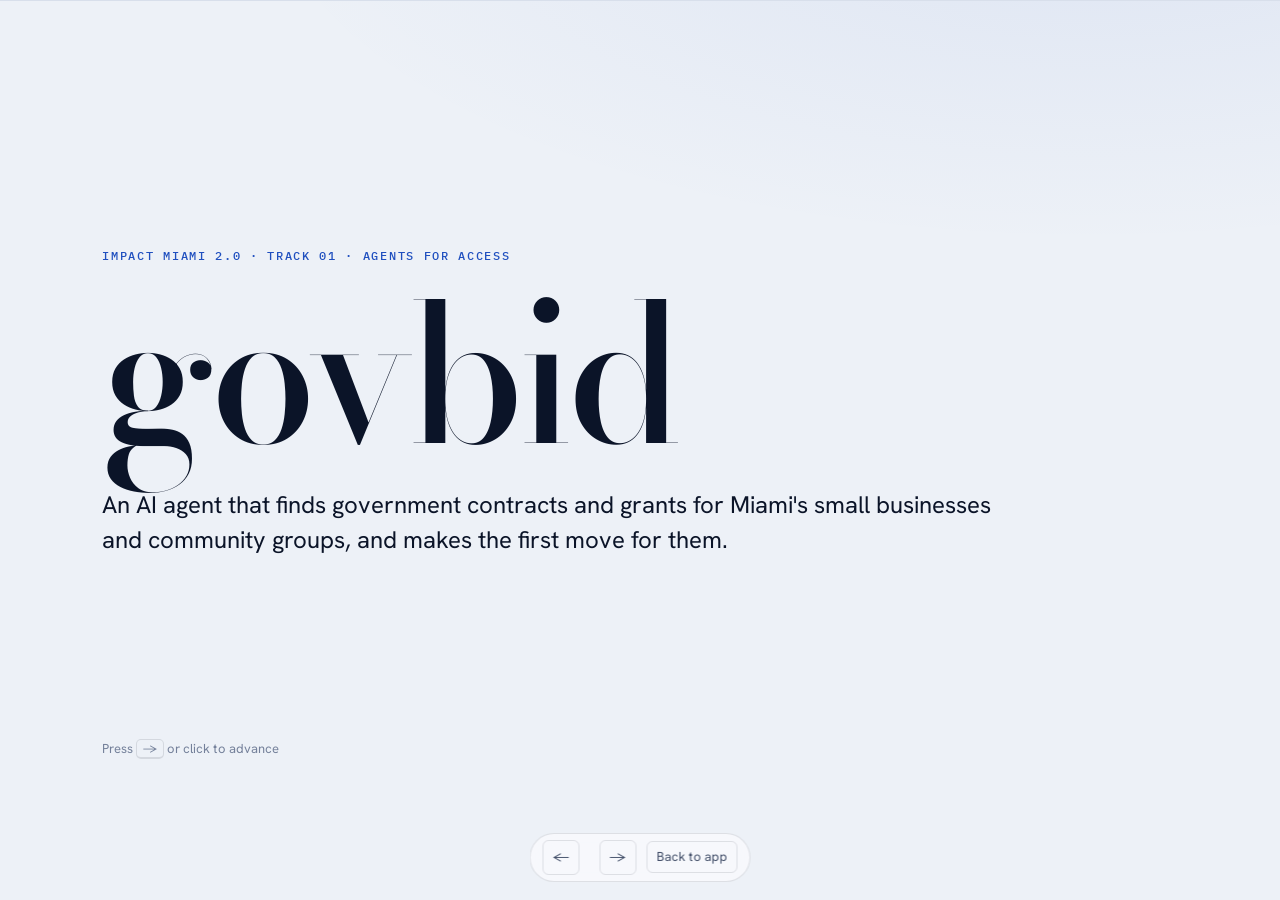
==== pitch.html @ a3647e9b "chore(cache): Bump the pitch script version with the map change Problem: pitch.js now imports charts" ====
<!doctype html>
<html lang="en">
<head>
<meta charset="utf-8">
<meta name="viewport" content="width=device-width, initial-scale=1">
<title>govbid Pitch</title>
<meta name="description" content="A five-minute pitch for govbid, an AI agent that finds government contracts for Miami's small businesses.">
<link rel="preconnect" href="https://fonts.googleapis.com">
<link rel="preconnect" href="https://fonts.gstatic.com" crossorigin>
<link rel="stylesheet" href="https://fonts.googleapis.com/css2?family=Bodoni+Moda:opsz,wght@6..96,400..700&family=Hanken+Grotesk:wght@400..700&family=IBM+Plex+Mono:wght@400;500&display=swap">
<link rel="stylesheet" href="./styles.css?v=1792944000">
<link rel="stylesheet" href="./pitch.css?v=5">
<link rel="icon" href="data:image/svg+xml,<svg xmlns='http://www.w3.org/2000/svg' viewBox='0 0 32 32'><circle cx='16' cy='16' r='11' fill='%236fa8ff'/></svg>">
</head>
<body class="deck">
<div class="progress"><span id="progress"></span></div>

<section class="slide active" data-title="Title">
  <p class="kicker">Impact Miami 2.0 · Track 01 · Agents for Access</p>
  <h1 class="huge">govbid</h1>
  <p class="big">An AI agent that finds government contracts and grants for Miami's small businesses and community groups, and makes the first move for them.</p>
  <p class="foot">Press <kbd>→</kbd> or click to advance</p>
</section>

<section class="slide" data-title="Problem">
  <p class="kicker">Who is locked out</p>
  <h2>Governments buy ordinary things.<br><span class="accent">Almost nobody bids.</span></h2>
  <div class="stats">
    <div><b data-stat="open">…</b><span>government contracts open right now</span></div>
    <div><b data-stat="median">…</b><span>typical award in those industries</span></div>
    <div><b>$1.4k–29k</b><span>a year for the tools that find them</span></div>
  </div>
  <p class="big muted">Painting, landscaping, janitorial, roofing, catering. The work is ordinary. Finding it is not. Every notice is a wall of paperwork on a different website, and the search tools are priced for companies that already have a bid team.</p>
</section>

<section class="slide" data-title="Miami">
  <p class="kicker">Why Miami</p>
  <h2>The money is here. The bidders aren't.</h2>
  <div class="stats">
    <div><b data-stat="mdcBids">…</b><span>Miami-Dade County bids open right now, live from the county</span></div>
    <div><b data-stat="fl">…</b><span>open government contracts with work in Florida</span></div>
    <div><b data-stat="flRenewValue">…</b><span>in Florida federal contracts expiring within a year</span></div>
    <div><b data-stat="grants">…</b><span>federal grants open to small businesses and nonprofits</span></div>
  </div>
  <p class="big muted">Parks pool repairs, a fire station's doors, a summer food program: this is ordinary work a Miami firm can do. The county even names the buyer on work it plans to buy. Most small businesses never see it.</p>
</section>

<section class="slide" data-title="Map">
  <p class="kicker">Where the work is</p>
  <h2>Florida, county by county</h2>
  <div class="card map-card"><div class="plot" id="deck-map"></div></div>
</section>

<section class="slide" data-title="Agent">
  <p class="kicker">What we built</p>
  <h2>An agent that does the legwork</h2>
  <ol class="flow">
    <li><b>Listen</b><span>A five-question welcome quiz, or one plain sentence: trade, county, size, certifications.</span></li>
    <li><b>Search &amp; read</b><span>Their county first, then Florida: <em data-stat="open">…</em> open contracts and <em data-stat="grants">…</em> grants. It reads the promising ones and rules out set-asides they can't bid on.</span></li>
    <li><b>Check the field</b><span>It sees who already wins this work among <em data-stat="companies">…</em> companies, and which contracts expire soon.</span></li>
    <li><b>Act, with approval</b><span>It saves its picks and drafts the email to the buyer. The owner approves, and it lands in their Gmail as a draft.</span></li>
  </ol>
  <p class="big muted">Claude decides which tools to call and in what order. The page shows every step it takes, and nothing leaves without a person's click.</p>
</section>

<section class="slide" data-title="Tech">
  <p class="kicker">How it's built</p>
  <h2>Claude does the reasoning. Public data does the rest.</h2>
  <ol class="flow">
    <li><b>Live public data</b><span>Every open federal notice from the SAM.gov daily extract, Miami-Dade County's own bid feeds, Florida state solicitations, Grants.gov, and USAspending award history.</span></li>
    <li><b>An agent with 7 tools</b><span>Claude decides which to call: search contracts, read one, find competitors, find expiring work, search grants, save to the shortlist, propose an email.</span></li>
    <li><b>Action, with approval</b><span>The buyer email lands in the owner's Gmail as a draft through Claude's Gmail connector, only after they click.</span></li>
    <li><b>Text it</b><span>Owners can text their personal AI agent. It writes the question to a shared Google Doc, and govbid answers there within five minutes.</span></li>
  </ol>
  <p class="big muted">Plain JavaScript, no framework. 33 automated tests. Map outlines drawn from US Census boundaries.</p>
</section>

<section class="slide" data-title="Demo">
  <p class="kicker">Live demo</p>
  <h2>A Miami contractor asks the agent for work.</h2>
  <ol class="demo-steps">
    <li>Type the business in one sentence</li>
    <li>Watch it <b>search, read and compare</b>, live</li>
    <li>It saves its <b>top picks</b> and drafts the <b>buyer email</b></li>
    <li>Approve, and the draft lands in <b>Gmail</b></li>
  </ol>
  <a class="btn lg" href="./#agent">Open the agent</a>
</section>

<section class="slide" data-title="Business">
  <p class="kicker">Business model</p>
  <h2>Search is free. The agent working for you is not.</h2>
  <div class="tiers">
    <div class="card"><span class="badge free">Free</span><h3>Search everything</h3><p>Public data stays public. Anyone can search, map and track contracts. This is how people find us.</p></div>
    <div class="card paid"><span class="badge">$99 / month</span><h3>The agent works for you</h3><p>Matched contracts in your trade every week, written questions and bid paperwork drafted for you to review and send, and a warning before work you could take over expires.</p></div>
  </div>
  <p class="muted">A flat subscription, never a cut of the contract: federal rules (FAR 52.203-5) and Miami-Dade and Florida law restrict fees that depend on winning. govbid drafts; the owner approves and sends. We never contact the government, so it is not lobbying. Competitors charge $1,350 to $29,000 a year and sell to companies that already bid. General personal agents like Instinct do errands for anyone; this one does one job, government contracting, for the businesses those tools ignore.</p>
</section>

<section class="slide" data-title="Rollout">
  <p class="kicker">How we roll it out</p>
  <h2>Start by hand. Then let it run.</h2>
  <ol class="flow three">
    <li><b>Month 1</b><span>We run the agent ourselves for 10 Miami contractors, review every email, and send them one real contract each. Free.</span></li>
    <li><b>Month 2–3</b><span>The ones who bid become the first $99 subscribers. We track bids submitted and contracts won.</span></li>
    <li><b>Then</b><span>Self-serve: a contractor signs up with their trade and zip code, and the agent runs on its own with their approval.</span></li>
  </ol>
</section>

<section class="slide" data-title="Impact">
  <p class="kicker">Impact</p>
  <h2>We count one thing: <span class="accent">dollars won by local businesses.</span></h2>
  <p class="big">Every contract a Miami small business wins is public money that stays in Miami: payroll, jobs, and a track record that makes the next bid easier.</p>
  <p class="big muted">It points every business to free local help: the Florida APEX Accelerator at FIU, Miami-Dade SBE certification, and the county supplier portal. The agent answers in the owner's own language: English, Spanish or Haitian Creole. Next: City of Miami, Miami-Dade schools and Water &amp; Sewer feeds, and texting the agent.</p>
  <p class="foot">govbid · thank you</p>
</section>

<nav class="deck-nav">
  <button class="icon-btn" id="prev" aria-label="Previous slide">←</button>
  <span id="count" class="small muted"></span>
  <button class="icon-btn" id="next" aria-label="Next slide">→</button>
  <a class="icon-btn" href="./">Back to app</a>
</nav>
<div class="tooltip" id="tip"></div>
<script type="module" src="./pitch.js?v=8"></script>
</body>
</html>
---- styles.css ----
/* govbid · "Biscayne at midnight"
   Layout: a quiet editorial frame (Bodoni headlines, generous air, hairline rules)
   around a working instrument (tabular figures, mono bid numbers, the county map).
   Dark first: midnight-navy ground, cool ivory type, azure for the one accent.
   Light: pale ice ground with deep sapphire. Coral marks deadlines and selection. */
:root{
  color-scheme: dark;
  --page:#070d1a;          /* Biscayne Bay at midnight, a deep navy */
  --surface-1:#0d1526;     /* raised panels */
  --surface-2:#131d33;     /* inputs, wells */
  --text-primary:#eef2f8;  /* cool ivory */
  --text-secondary:#a7b2c6;
  --muted:#6f7c94;
  --grid:#18223a; --axis:#2c3a58; --border:rgba(238,242,248,0.09);
  --series-1:#6fa8ff;      /* azure: the accent, used sparingly */
  --heat:#ff8a3d;          /* WHY orange: heatmaps share the logo's heat ramp and stand apart from the blue UI */
  --on-accent:#070d1a;
  --series-2:#ff8a6b;      /* coral: deadlines and the selected county */
  --series-3:#7fcfc0;      /* sea glass: set-asides, good news */
  --good:#7fcfc0; --warning:#f0bc5e; --serious:#ff8a6b; --critical:#ff6b5e;
  --glow:rgba(111,168,255,0.12);
  --radius:6px;
  --font-display:"Bodoni Moda", "Didot", "Bodoni 72", Georgia, serif;
  --font:"Hanken Grotesk", system-ui, -apple-system, "Segoe UI", sans-serif;
  --font-mono:"IBM Plex Mono", ui-monospace, "SF Mono", Menlo, monospace;
}
@media (prefers-color-scheme: light){
  :root:not([data-theme="dark"]){
    color-scheme: light;
    --page:#edf1f7; --surface-1:#f8fafd; --surface-2:#e2e8f1;
    --text-primary:#0b1428; --text-secondary:#44506a; --muted:#74809a;
    --grid:#d8dfeb; --axis:#b3bed1; --border:rgba(11,20,40,0.11);
    --series-1:#1f4fbf; --heat:#e8510a; --on-accent:#f8fafd; --series-2:#c4502f; --series-3:#1f7a6a;
    --good:#1f7a6a; --warning:#a87214; --serious:#c4502f; --critical:#b8322a;
    --glow:rgba(31,79,191,0.08);
  }
}
:root[data-theme="light"]{
  color-scheme: light;
  --page:#edf1f7; --surface-1:#f8fafd; --surface-2:#e2e8f1;
  --text-primary:#0b1428; --text-secondary:#44506a; --muted:#74809a;
  --grid:#d8dfeb; --axis:#b3bed1; --border:rgba(11,20,40,0.11);
  --series-1:#1f4fbf; --heat:#e8510a; --on-accent:#f8fafd; --series-2:#c4502f; --series-3:#1f7a6a;
  --good:#1f7a6a; --warning:#a87214; --serious:#c4502f; --critical:#b8322a;
  --glow:rgba(31,79,191,0.08);
}
*{box-sizing:border-box}
/* WHY: component rules like .agent-work{display:flex} would otherwise beat the
   hidden attribute, and toggling el.hidden would do nothing. */
[hidden]{display:none !important}
body{margin:0;background:var(--page);color:var(--text-primary);font-family:var(--font);font-size:15px;line-height:1.55;-webkit-font-smoothing:antialiased;
  background-image:radial-gradient(1200px 520px at 85% -120px,var(--glow),transparent 70%)}
a{color:var(--series-1);text-underline-offset:3px}
button,select,input,textarea{font:inherit;color:inherit}
:focus-visible{outline:1px solid var(--series-1);outline-offset:3px}
h1,h2{text-wrap:balance}
body::before{content:"";position:fixed;inset:0 0 auto;height:env(safe-area-inset-top,0px);z-index:21;background:var(--page)}

/* Header */
header.top{position:sticky;top:env(safe-area-inset-top,0px);z-index:20;background:color-mix(in srgb,var(--page) 82%,transparent);backdrop-filter:blur(14px) saturate(1.2);-webkit-backdrop-filter:blur(14px) saturate(1.2);border-bottom:1px solid var(--border);
  padding-block:12px;padding-left:max(24px,env(safe-area-inset-left,0px));padding-right:max(24px,env(safe-area-inset-right,0px));display:flex;gap:18px;align-items:center;flex-wrap:wrap}
.brand{white-space:nowrap;flex-shrink:0;font-family:var(--font-display);font-size:21px;font-weight:600;letter-spacing:-0.01em;display:flex;align-items:center;gap:9px;margin-right:6px}
.brand .dot{width:7px;height:7px;border-radius:50%;background:var(--series-1);box-shadow:0 0 12px var(--series-1)}
/* WHY 28px: the header type is 21px and the bar is about 48px tall. The mark
   replaces the 7px dot and still fits beside "Gov Bid Finder" at 375px. */
.brand-mark{width:28px;height:28px;display:block;flex:0 0 auto}
.brand-bid{color:var(--heat)}
/* WHY a hairline: the mark's palest tiles are #FFE0C2, which disappear into
   the ice page. Dark navy already separates them, so the ring is light-only. */
:root[data-theme="light"] .brand-mark{filter:drop-shadow(0 0 .45px rgba(11,20,40,.7))}
@media (prefers-color-scheme: light){
  :root:not([data-theme="dark"]) .brand-mark{filter:drop-shadow(0 0 .45px rgba(11,20,40,.7))}
}
nav.tabs{display:flex;gap:2px}
nav.tabs button{background:none;border:0;padding:7px 12px;color:var(--text-secondary);cursor:pointer;font-size:13.5px;letter-spacing:.01em;position:relative}
nav.tabs button:hover{color:var(--text-primary)}
nav.tabs button[aria-selected="true"]{color:var(--text-primary)}
nav.tabs button[aria-selected="true"]::after{content:"";position:absolute;left:12px;right:12px;bottom:-13px;height:1px;background:var(--series-1)}
.spacer{flex:1}
.pill{font-family:var(--font-mono);font-size:11px;letter-spacing:.04em;text-transform:uppercase;color:var(--muted);border:1px solid var(--border);border-radius:999px;padding:3px 10px;white-space:nowrap}
.pill.ok{color:var(--good);border-color:color-mix(in srgb,var(--good) 35%,transparent)}
.pill.off{color:var(--muted)}
.icon-btn{background:none;border:1px solid var(--border);border-radius:var(--radius);padding:5px 9px;cursor:pointer;color:var(--text-secondary)}
.icon-btn:hover{border-color:var(--series-1);color:var(--series-1)}
main{padding-block:28px 64px;padding-left:max(24px,env(safe-area-inset-left,0px));padding-right:max(24px,env(safe-area-inset-right,0px));max-width:1360px;margin:0 auto}
.panel{display:none}.panel.active{display:block;animation:fade .35s ease}
@keyframes fade{from{opacity:.4}to{opacity:1}}

/* Surfaces */
.card{background:var(--surface-1);border:1px solid var(--border);border-radius:var(--radius);padding:22px}
.grid{display:grid;gap:16px}
.tiles{grid-template-columns:repeat(auto-fit,minmax(190px,1fr));margin-bottom:16px;gap:0;border:1px solid var(--border);border-radius:var(--radius);background:var(--surface-1)}
.tiles > .card{background:none;border:0;border-radius:0;border-left:1px solid var(--border);padding:20px 22px}
.tiles > .card:first-child{border-left:0}
.tile .label{font-family:var(--font-mono);font-size:10.5px;letter-spacing:.09em;text-transform:uppercase;color:var(--muted);margin-bottom:10px}
.tile .value{font-family:var(--font-display);font-size:40px;font-weight:500;letter-spacing:-0.02em;line-height:1;font-variant-numeric:lining-nums tabular-nums}
.tile .sub{color:var(--text-secondary);font-size:12.5px;margin-top:8px}
.charts{grid-template-columns:repeat(auto-fit,minmax(360px,1fr))}
.chart-title{font-family:var(--font-display);font-size:21px;font-weight:500;letter-spacing:-0.01em;margin:0 0 4px}
.chart-sub{color:var(--text-secondary);font-size:13px;margin:0 0 16px;max-width:62ch}
svg{display:block;width:100%;overflow:visible}
.bar{transition:opacity .12s}
.bar-row:hover .bar{opacity:.78}
.tick{fill:var(--muted);font-size:11px;font-family:var(--font-mono)}
.blabel{fill:var(--text-secondary);font-size:12px}
.bvalue{fill:var(--text-primary);font-size:12px;font-weight:600;font-variant-numeric:tabular-nums}
.gridline{stroke:var(--grid);stroke-width:1}
.axisline{stroke:var(--axis);stroke-width:1}

/* Controls */
.filters{display:flex;gap:8px;flex-wrap:wrap;align-items:center;margin-bottom:16px}
.filters input[type=search],.filters select,.filters input[type=number]{background:var(--surface-1);border:1px solid var(--border);border-radius:var(--radius);padding:9px 12px;font-size:14px}
.filters input[type=search]{flex:1;min-width:220px}
.filters input:focus,.filters select:focus{border-color:var(--series-1);outline:none}
.btn{background:var(--series-1);color:var(--on-accent);border:1px solid var(--series-1);border-radius:var(--radius);padding:9px 16px;cursor:pointer;font-weight:600;letter-spacing:.01em;transition:background .15s,color .15s,transform .15s}
.btn:hover{background:color-mix(in srgb,var(--series-1) 86%,var(--text-primary))}
.btn:active{transform:translateY(1px)}
.btn.ghost{background:none;color:var(--text-primary);border:1px solid var(--border)}
.btn.ghost:hover{border-color:var(--series-1);color:var(--series-1)}
.btn:disabled{opacity:.5;cursor:default}

/* Result rows */
.results{display:flex;flex-direction:column;gap:0;border-top:1px solid var(--border)}
.opp{background:none;border:0;border-bottom:1px solid var(--border);border-radius:0;padding:18px 4px;cursor:pointer;transition:background .15s}
.opp:hover{background:linear-gradient(90deg,var(--glow),transparent 60%)}
.opp h3{margin:0 0 7px;font-size:16px;font-weight:600;line-height:1.35;letter-spacing:-0.005em}
.meta{display:flex;gap:10px;flex-wrap:wrap;color:var(--text-secondary);font-size:12.5px;align-items:center}
.meta .sep{color:var(--axis)}
.snippet{color:var(--text-secondary);margin-top:8px;font-size:13.5px;max-width:90ch;display:-webkit-box;-webkit-line-clamp:2;-webkit-box-orient:vertical;overflow:hidden}
.tag{font-family:var(--font-mono);border:1px solid var(--border);border-radius:3px;padding:1px 7px;font-size:10.5px;letter-spacing:.04em;text-transform:uppercase;color:var(--text-secondary);white-space:nowrap}
.tag.setaside{color:var(--series-3);border-color:color-mix(in srgb,var(--series-3) 40%,transparent)}
.due{font-weight:600;font-variant-numeric:tabular-nums}
.due.soon{color:var(--critical)} .due.warn{color:var(--serious)}
.score{display:inline-flex;align-items:center;gap:7px;font-weight:600;font-size:13px;font-variant-numeric:tabular-nums}
.score .meter{width:52px;height:3px;border-radius:2px;background:var(--grid);overflow:hidden}
.score .meter span{display:block;height:100%;background:var(--series-1)}

/* Dialog */
dialog{border:1px solid var(--border);border-radius:10px;padding:0;max-width:880px;width:calc(100% - 40px);background:var(--surface-1);color:var(--text-primary);box-shadow:0 40px 120px rgba(0,0,0,.45)}
dialog::backdrop{background:rgba(4,8,9,.62);backdrop-filter:blur(3px)}
.dlg-head{padding:22px 26px 16px;border-bottom:1px solid var(--border);position:sticky;top:0;background:var(--surface-1);border-radius:10px 10px 0 0}
.dlg-body{padding:20px 26px 28px;max-height:70vh;overflow:auto}
.dlg-head h2{margin:0 0 10px;font-family:var(--font-display);font-weight:500;font-size:24px;line-height:1.2;padding-right:40px}
.close{position:absolute;top:16px;right:18px}
.kv{display:grid;grid-template-columns:160px 1fr;gap:8px 16px;font-size:13.5px;margin:14px 0}
.kv dt{color:var(--muted);font-family:var(--font-mono);font-size:11px;letter-spacing:.06em;text-transform:uppercase;padding-top:2px} .kv dd{margin:0}
.section{margin-top:22px}
.section h4{margin:0 0 10px;font-family:var(--font-mono);font-size:11px;font-weight:500;text-transform:uppercase;letter-spacing:.1em;color:var(--muted)}
.section ul{margin:0;padding-left:18px} .section li{margin-bottom:4px}
.callout{background:var(--surface-2);border:1px solid var(--border);border-radius:var(--radius);padding:12px 14px;margin-top:10px}
.diff{display:flex;gap:4px;align-items:center}
.diff i{width:8px;height:14px;border-radius:1px;background:var(--grid);display:block}
.diff i.on{background:var(--series-1)}
textarea{width:100%;min-height:150px;background:var(--surface-2);border:1px solid var(--border);border-radius:var(--radius);padding:14px;resize:vertical}
textarea:focus{border-color:var(--series-1);outline:none}
.muted{color:var(--text-secondary)}
.small{font-size:12.5px}
pre.draft{white-space:pre-wrap;font-family:var(--font-mono);font-size:12.5px;line-height:1.65;background:var(--surface-2);border:1px solid var(--border);border-radius:var(--radius);padding:16px;max-height:52vh;overflow:auto}
.spin{display:inline-block;width:13px;height:13px;border:1.5px solid var(--grid);border-top-color:var(--series-1);border-radius:50%;animation:spin .7s linear infinite;vertical-align:-2px}
@keyframes spin{to{transform:rotate(360deg)}}
table.data{width:100%;border-collapse:collapse;font-size:13.5px}
table.data th{text-align:left;color:var(--muted);font-family:var(--font-mono);font-size:10.5px;letter-spacing:.08em;text-transform:uppercase;font-weight:500;border-bottom:1px solid var(--border);padding:8px}
table.data td{padding:9px 8px;border-bottom:1px solid var(--grid);font-variant-numeric:tabular-nums}
.tooltip{position:fixed;pointer-events:none;background:var(--surface-1);border:1px solid var(--axis);border-radius:var(--radius);padding:8px 12px;font-size:12.5px;box-shadow:0 12px 32px rgba(0,0,0,.3);z-index:60;opacity:0;transition:opacity .1s}
.tooltip .t{font-family:var(--font-display);font-size:15px;margin-bottom:2px}
.empty{text-align:center;color:var(--text-secondary);padding:48px 20px}
.profile-chips{display:flex;gap:6px;flex-wrap:wrap;margin-top:8px}
.bar-track{fill:var(--grid);opacity:.5}

/* Landing hero */
.hero-main{padding:56px 4px 40px;max-width:1040px}
.hero-main h1{font-family:var(--font-display);font-size:clamp(40px,6.6vw,92px);line-height:.98;letter-spacing:-0.025em;font-weight:500;margin:22px 0 22px}
.hero-main h1 .accent{color:var(--series-1)}
.hero-main .lede{font-size:clamp(16px,1.5vw,19px);color:var(--text-secondary);max-width:62ch;margin:0 0 28px}
.eyebrow{display:inline-flex;align-items:center;gap:10px;font-family:var(--font-mono);font-size:11px;font-weight:500;letter-spacing:.1em;text-transform:uppercase;color:var(--text-secondary);margin:0}
.live-dot{width:6px;height:6px;border-radius:50%;background:var(--series-3);box-shadow:0 0 0 3px color-mix(in srgb,var(--series-3) 20%,transparent);animation:pulse 2.4s ease-in-out infinite}
@keyframes pulse{50%{box-shadow:0 0 0 6px color-mix(in srgb,var(--series-3) 0%,transparent)}}
.trade-chips{display:flex;flex-wrap:wrap;gap:8px;margin-bottom:26px}
.trade-chips button{background:none;border:1px solid var(--border);border-radius:999px;padding:7px 15px;cursor:pointer;font-size:14px;color:var(--text-secondary);transition:border-color .15s,color .15s}
.trade-chips button:hover{border-color:var(--series-1);color:var(--series-1)}
.hero-cta{display:flex;gap:10px;flex-wrap:wrap}
.btn.lg{padding:13px 22px;font-size:15px;text-decoration:none;display:inline-block}
a.btn{text-decoration:none}
.pitch-btn{padding:6px 14px;font-size:13px}

/* Heatmaps */
.heat{grid-template-columns:minmax(0,3fr) minmax(0,2fr);margin-bottom:16px}
.shape-map{max-height:640px}
.map-area{stroke:var(--page);stroke-width:.6;stroke-linejoin:round;transition:filter .15s}
.map-area:hover{filter:brightness(1.25)}
.map-area.clickable{cursor:pointer}
.map-coast{stroke:var(--axis);stroke-width:.9;stroke-linejoin:round}
.map-sel{stroke:var(--series-1);stroke-width:1.8;stroke-linejoin:round;pointer-events:none}
.map-leader{stroke:var(--series-1);stroke-width:1;pointer-events:none}
.map-pin{fill:var(--series-1);stroke:var(--page);stroke-width:1.5;pointer-events:none}
.map-callout{font-family:var(--font-display);font-size:var(--map-type,17px);fill:var(--text-primary);paint-order:stroke;stroke:var(--surface-1);stroke-width:5px;stroke-linejoin:round;pointer-events:none}
.map-callout-n{font-weight:600;fill:var(--series-1)}
.map-water{font-family:var(--font-display);font-size:calc(var(--map-type,17px) * .88);fill:var(--muted);letter-spacing:.06em;pointer-events:none}
rect.today{stroke:var(--series-1);stroke-width:1.5}
.heat-legend{display:flex;align-items:center;gap:2px;margin-top:14px;font-family:var(--font-mono);font-size:10.5px;letter-spacing:.05em;text-transform:uppercase;color:var(--muted)}
.heat-legend span{margin:0 8px}
.heat-legend i{width:22px;height:6px;display:block}

/* Portal ("For you") */
.portal-head{display:flex;justify-content:space-between;align-items:flex-end;gap:16px;flex-wrap:wrap;padding:30px 4px 22px}
.portal-head h1{font-family:var(--font-display);font-weight:500;font-size:clamp(30px,4.2vw,52px);letter-spacing:-0.02em;margin:14px 0 0;line-height:1.05}
.portal-head-acts{display:flex;gap:8px;flex-wrap:wrap}
.portal-grid{display:grid;grid-template-columns:minmax(0,7fr) minmax(0,5fr);gap:16px;margin-bottom:8px;align-items:start}
.help-list{display:flex;flex-direction:column;gap:0}
.help-card{display:flex;flex-direction:column;gap:3px;text-decoration:none;color:var(--text-primary);padding:14px 0;background:none;border:0;border-bottom:1px solid var(--border);border-radius:0}
.help-card:last-child{border-bottom:0}
.help-card:hover strong{color:var(--series-1)}
.help-card span{color:var(--text-secondary);font-size:13px;line-height:1.5}
.help-card em{font-style:normal;color:var(--series-1);font-size:12.5px;font-weight:600}
.section-head{display:flex;justify-content:space-between;align-items:baseline;gap:10px;margin:34px 0 12px;flex-wrap:wrap}
.section-head h2{font-family:var(--font-display);font-weight:500;font-size:28px;margin:0;letter-spacing:-0.01em}
.grant .tag.money{color:var(--text-primary)}
.grant-acts{display:flex;gap:12px;align-items:center;flex-wrap:wrap;margin-top:10px}
.grant-acts .btn{padding:6px 12px;font-size:12.5px}

/* Welcome quiz */
#quiz{max-width:640px}
.quiz{padding:24px 28px 26px;display:flex;flex-direction:column;gap:14px}
.quiz-top{display:flex;align-items:center;gap:14px}
.quiz-top .brand{font-size:19px}
.q-progress{flex:1;display:flex;gap:4px}
.q-progress i{flex:1;height:2px;background:var(--grid)}
.q-progress i.on{background:var(--series-1)}
.q-step h2{font-family:var(--font-display);font-weight:500;font-size:clamp(28px,3.6vw,38px);letter-spacing:-0.015em;margin:8px 0 8px;line-height:1.1}
.q-step p{margin:0 0 16px}
.q-cards{display:grid;gap:8px}
.q-card{display:grid;grid-template-columns:auto 1fr;column-gap:14px;align-items:center;border:1px solid var(--border);border-radius:var(--radius);padding:15px 18px;cursor:pointer;background:var(--surface-2);transition:border-color .15s}
.q-card input{grid-row:span 2;accent-color:var(--series-1)}
.q-card span{color:var(--text-secondary);font-size:13px}
.q-card:has(input:checked){border-color:var(--series-1);background:linear-gradient(90deg,var(--glow),transparent)}
.q-picks{display:flex;flex-wrap:wrap;gap:8px;margin-bottom:12px}
.pick{position:relative}
.pick input{position:absolute;opacity:0;pointer-events:none}
.pick span{display:inline-block;border:1px solid var(--border);border-radius:999px;padding:8px 15px;cursor:pointer;background:var(--surface-2)}
.pick input:checked + span{background:var(--series-1);border-color:var(--series-1);color:var(--on-accent);font-weight:600}
.pick input:focus-visible + span{outline:1px solid var(--series-1);outline-offset:2px}
#q-other,.q-select{width:100%;background:var(--surface-2);border:1px solid var(--border);border-radius:var(--radius);padding:11px 13px;font-size:15px}
.q-row{display:grid;gap:8px}
.q-row label{font-size:13px;color:var(--text-secondary);margin-top:6px}
.q-hint{color:var(--serious);min-height:1em}
.quiz-nav{display:flex;justify-content:flex-end;gap:10px}

/* Agent */
.ai-badge{font-family:var(--font-mono);font-size:9.5px;font-weight:500;letter-spacing:.08em;color:var(--series-1);border:1px solid color-mix(in srgb,var(--series-1) 45%,transparent);border-radius:3px;padding:0 4px;margin-left:4px;vertical-align:1px}
#panel-agent .hero h1{font-family:var(--font-display);font-weight:500;letter-spacing:-0.02em;line-height:1.05}
#panel-agent .lede{color:var(--text-secondary);max-width:68ch}
.agent-grid{display:grid;grid-template-columns:minmax(0,5fr) minmax(0,7fr);gap:16px;align-items:start}
.agent-ask{display:flex;flex-direction:column;gap:12px}
.agent-ask textarea{min-height:140px;font-size:15.5px;line-height:1.55}
.agent-examples{display:flex;flex-wrap:wrap;gap:6px;align-items:center}
.agent-examples button{background:none;border:1px solid var(--border);border-radius:999px;padding:4px 12px;font-size:12.5px;cursor:pointer;color:var(--text-secondary)}
.agent-examples button:hover{border-color:var(--series-1);color:var(--series-1)}
.agent-run-row{display:flex;gap:12px;align-items:center;flex-wrap:wrap}
.agent-deep{display:flex;align-items:center;gap:6px}
.agent-deep input{accent-color:var(--series-1)}
.agent-status:empty{display:none}
.agent-status{color:var(--serious)}
.agent-work{display:flex;flex-direction:column;gap:16px;min-width:0}
.agent-log{list-style:none;margin:8px 0 0;padding:0 0 0 2px;display:flex;flex-direction:column;gap:0;font-size:13.5px;border-left:1px solid var(--axis)}
.agent-log li{display:flex;gap:12px;align-items:baseline;animation:rise .3s ease;padding:5px 0 5px 14px;position:relative}
.agent-log li::before{content:"";position:absolute;left:-4px;top:13px;width:7px;height:7px;border-radius:50%;background:var(--surface-1);border:1px solid var(--series-1)}
.agent-log li:last-child::before{background:var(--series-1)}
.agent-log .ico{flex:0 0 16px;text-align:center;color:var(--series-1);font-size:12px}
@keyframes rise{from{opacity:0;transform:translateY(4px)}to{opacity:1;transform:none}}
.agent-answer:empty{display:none}
.agent-answer{font-size:15px;line-height:1.65;overflow-wrap:anywhere}
.agent-answer p{margin:0 0 10px} .agent-answer ul{margin:0 0 12px;padding-left:20px} .agent-answer li{margin-bottom:6px}
.agent-answer li::marker{color:var(--series-1)}
.agent-answer h4{margin:12px 0 6px;font-family:var(--font-display);font-weight:500;font-size:18px}
.agent-actions{display:flex;flex-direction:column;gap:16px}
.action-card{border:1px solid var(--series-1);display:flex;flex-direction:column;gap:7px;background:linear-gradient(180deg,var(--glow),transparent 140px),var(--surface-1)}
.action-head{display:flex;justify-content:space-between;align-items:center;gap:10px;flex-wrap:wrap}
.action-card .badge{font-family:var(--font-mono);font-size:10.5px;font-weight:500;letter-spacing:.12em;text-transform:uppercase;color:var(--series-1)}
.action-card h4{margin:2px 0 6px;font-family:var(--font-display);font-weight:500;font-size:21px}
.action-card label{font-family:var(--font-mono);font-size:10.5px;color:var(--muted);text-transform:uppercase;letter-spacing:.08em}
.action-card input,.action-card textarea{width:100%;background:var(--surface-2);border:1px solid var(--border);border-radius:var(--radius);padding:9px 10px;font-size:14px}
.action-card textarea{min-height:170px}
.action-btns{display:flex;gap:8px;flex-wrap:wrap;margin-top:8px}
.action-note{color:var(--text-secondary)}
@media (prefers-reduced-motion: reduce){ .agent-log li,.slide.active,.panel.active,.live-dot{animation:none} }

/* Mid widths: keep the header on one line */
@media (max-width: 1040px) and (min-width: 761px){
  header.top{gap:8px;padding-left:max(14px,env(safe-area-inset-left,0px));padding-right:max(14px,env(safe-area-inset-right,0px))}
  nav.tabs button{padding:7px 8px}
}
/* WHY: with the Agent tab and a shortlist count the header outgrew one line, and the
   viewer can scale the page, so a width breakpoint alone is unreliable. On desktop the
   header never wraps: the tab row shrinks and scrolls sideways instead. */
@media (min-width: 761px){
  header.top{flex-wrap:nowrap}
  nav.tabs{min-width:0;overflow-x:auto;scrollbar-width:none}
  nav.tabs button{white-space:nowrap}
  nav.tabs button[aria-selected="true"]::after{bottom:-1px}
  #pill-data{min-width:0;overflow:hidden;text-overflow:ellipsis}
}
@media (max-width: 1180px) and (min-width: 761px){
  #pill-data{display:none}
}

/* Mobile */
@media (max-width: 760px){
  header.top{padding-left:max(16px,env(safe-area-inset-left,0px));padding-right:max(16px,env(safe-area-inset-right,0px));gap:8px}
  nav.tabs{order:3;width:100%;overflow-x:auto;gap:0}
  nav.tabs button{padding:6px 10px;font-size:13px;white-space:nowrap}
  nav.tabs button[aria-selected="true"]::after{bottom:0}
  .spacer{display:none}
  main{padding-left:max(16px,env(safe-area-inset-left,0px));padding-right:max(16px,env(safe-area-inset-right,0px));padding-block:16px 48px}
  .charts,.heat,.agent-grid,.portal-grid{grid-template-columns:1fr}
  .quiz{padding:18px}
  .hero-main{padding:26px 2px 22px}
  .pitch-btn{display:none}
  .tiles{grid-template-columns:repeat(2,minmax(0,1fr))}
  .tiles > .card{border-left:0;border-top:1px solid var(--border)}
  .tiles > .card:nth-child(-n+2){border-top:0}
  .tiles > .card:nth-child(even){border-left:1px solid var(--border)}
  .tile .value{font-size:30px}
  .filters{gap:6px}
  .filters input[type=search]{min-width:100%}
  .filters select{flex:1;min-width:120px}
  dialog{width:calc(100% - 16px);max-height:92vh}
  .dlg-body{padding:16px;max-height:78vh}
  .kv{grid-template-columns:1fr;gap:2px 0}
  .kv dt{margin-top:8px}
  .opp h3{font-size:15px}
  .card{padding:18px}
}

/* Result card action button */
.opp{position:relative;padding-right:160px}
.opp .find-co{position:absolute;top:16px;right:4px;padding:7px 12px;font-size:12.5px}
@media (max-width:760px){
  .opp{padding-right:4px}
  .opp .find-co{position:static;display:block;width:100%;margin-top:10px}
}
/* Vendor list */
.vendor{display:flex;gap:14px;align-items:flex-start;padding:14px 0;border-bottom:1px solid var(--grid)}
.vendor:last-child{border-bottom:0}
.vendor .rel{flex:0 0 46px;text-align:center}
.vendor .rel b{display:block;font-family:var(--font-display);font-size:20px;font-weight:500;line-height:1.1}
.vendor .rel span{font-family:var(--font-mono);font-size:9.5px;color:var(--muted);text-transform:uppercase;letter-spacing:.06em}
.vendor .who{flex:1;min-width:0}
.vendor .who strong{font-size:14px}
.vendor .acts{display:flex;gap:6px;flex-shrink:0;flex-wrap:wrap;justify-content:flex-end}
.vendor .acts .btn{padding:6px 10px;font-size:12px}
.mail-box{background:var(--surface-2);border:1px solid var(--border);border-radius:var(--radius);padding:14px;margin-top:10px}
.mail-box input,.mail-box textarea{width:100%;background:var(--surface-1);border:1px solid var(--border);border-radius:var(--radius);padding:9px;margin-top:4px;font-size:13.5px}
.mail-box textarea{min-height:190px;font-family:inherit}
.mail-box label{font-family:var(--font-mono);font-size:10.5px;color:var(--muted);text-transform:uppercase;letter-spacing:.08em}
---- pitch.css ----
/* Pitch deck: one full-screen slide at a time, built on the app's tokens. */
body.deck{min-height:100vh;overflow-x:hidden}
.progress{position:fixed;top:env(safe-area-inset-top,0px);left:0;right:0;height:1px;background:var(--grid);z-index:30}
.progress span{display:block;height:100%;background:var(--series-1);width:0;transition:width .25s}
.slide{display:none;min-height:100vh;padding:clamp(28px,7vh,80px) clamp(20px,8vw,120px) 90px;max-width:1280px;margin:0 auto;flex-direction:column;justify-content:center}
.slide.active{display:flex;animation:rise .35s ease}
@keyframes rise{from{opacity:0;transform:translateY(10px)}to{opacity:1;transform:none}}
.kicker{font-family:var(--font-mono);text-transform:uppercase;letter-spacing:.14em;font-size:12px;font-weight:500;color:var(--series-1);margin:0 0 22px}
.huge{font-family:var(--font-display);font-size:clamp(72px,15vw,200px);line-height:.9;letter-spacing:-0.035em;font-weight:500;margin:0 0 28px}
.slide h2{font-family:var(--font-display);font-size:clamp(34px,5.2vw,72px);line-height:1.02;letter-spacing:-0.02em;font-weight:500;margin:0 0 34px;max-width:20ch}
.accent{color:var(--series-1)}
.big{font-size:clamp(17px,2vw,24px);line-height:1.45;max-width:900px;margin:0 0 16px}
.foot{position:absolute;bottom:76px;color:var(--muted);font-size:13px}
.slide{position:relative}
kbd{border:1px solid var(--border);border-bottom-width:2px;border-radius:5px;padding:0 6px;font-family:inherit}
.stats{display:grid;grid-template-columns:repeat(auto-fit,minmax(200px,1fr));gap:16px;margin:0 0 28px}
.stats div{border-top:1px solid var(--series-1);padding:18px 0 0}
.stats b{display:block;font-family:var(--font-display);font-size:clamp(40px,5vw,68px);letter-spacing:-0.02em;line-height:1;font-weight:500;font-variant-numeric:lining-nums tabular-nums;margin-bottom:8px}
.stats span{color:var(--text-secondary);font-size:15px}
.flow{list-style:none;padding:0;margin:0 0 26px;display:grid;grid-template-columns:repeat(auto-fit,minmax(200px,1fr));gap:14px;counter-reset:f}
.flow li{border-top:1px solid var(--axis);padding:18px 0 0;counter-increment:f;position:relative}
.flow li::before{content:counter(f, decimal-leading-zero);position:absolute;top:18px;right:0;font-family:var(--font-mono);font-size:12px;color:var(--series-1)}
.flow b{display:block;font-family:var(--font-display);font-weight:500;font-size:26px;margin-bottom:8px}
.flow span{color:var(--text-secondary);font-size:15.5px;line-height:1.45}
.flow em{font-style:normal;font-weight:650;color:var(--text-primary)}
.demo-steps li::marker{color:var(--series-1);font-family:var(--font-mono);font-size:.7em}
.demo-steps{font-size:clamp(18px,2.1vw,26px);line-height:1.7;margin:0 0 28px;padding-left:1.3em}
.tiers{display:grid;grid-template-columns:repeat(auto-fit,minmax(260px,1fr));gap:16px;margin:0 0 22px}
.tiers .card{padding:24px 26px}
.tiers .card.paid{border:1px solid var(--series-1);background:linear-gradient(180deg,var(--glow),transparent 160px),var(--surface-1)}
.tiers h3{font-family:var(--font-display);font-weight:500;font-size:28px;margin:10px 0 8px}
.tiers p{color:var(--text-secondary);font-size:15.5px;margin:0}
.badge{font-family:var(--font-mono);font-size:11px;font-weight:500;letter-spacing:.12em;text-transform:uppercase;color:var(--series-1)}
.badge.free{color:var(--good)}
.map-card{padding:22px;max-width:760px}
/* WHY: the map is taller than wide, so on a laptop it ran past the fold and cut off the Keys. */
.map-card .shape-map{max-height:62vh}
.deck-nav{position:fixed;bottom:calc(18px + env(safe-area-inset-bottom,0px));left:50%;transform:translateX(-50%);display:flex;gap:10px;align-items:center;background:color-mix(in srgb,var(--surface-1) 85%,transparent);backdrop-filter:blur(12px);border:1px solid var(--border);border-radius:999px;padding:6px 12px;z-index:30}
.deck-nav a{text-decoration:none;font-size:13px}
@media (max-width:760px){
  .slide{padding:40px 18px 100px}
  .foot{bottom:84px}
}
@media print{
  .deck-nav,.progress{display:none}
  .slide{display:flex !important;page-break-after:always;min-height:100vh}
}
/* Title slide: the heat-tile mark sits in the govbid wordmark. */
.title-lockup{display:flex;align-items:center;gap:.1em;flex-wrap:wrap}
/* WHY 0.58em: tied to the title size so the mark scales with "govbid"
   and still sits on one line beside it at 375px. */
.title-mark{width:auto;height:.58em}
/* The deck header is only the brand, so the shared bar stays one line.
   WHY 52px: 10px of padding plus the 28px mark. Slides fill the screen under it. */
body.deck header.top{padding-block:10px}
@media screen{
  body.deck .slide{min-height:calc(100dvh - 52px)}
}
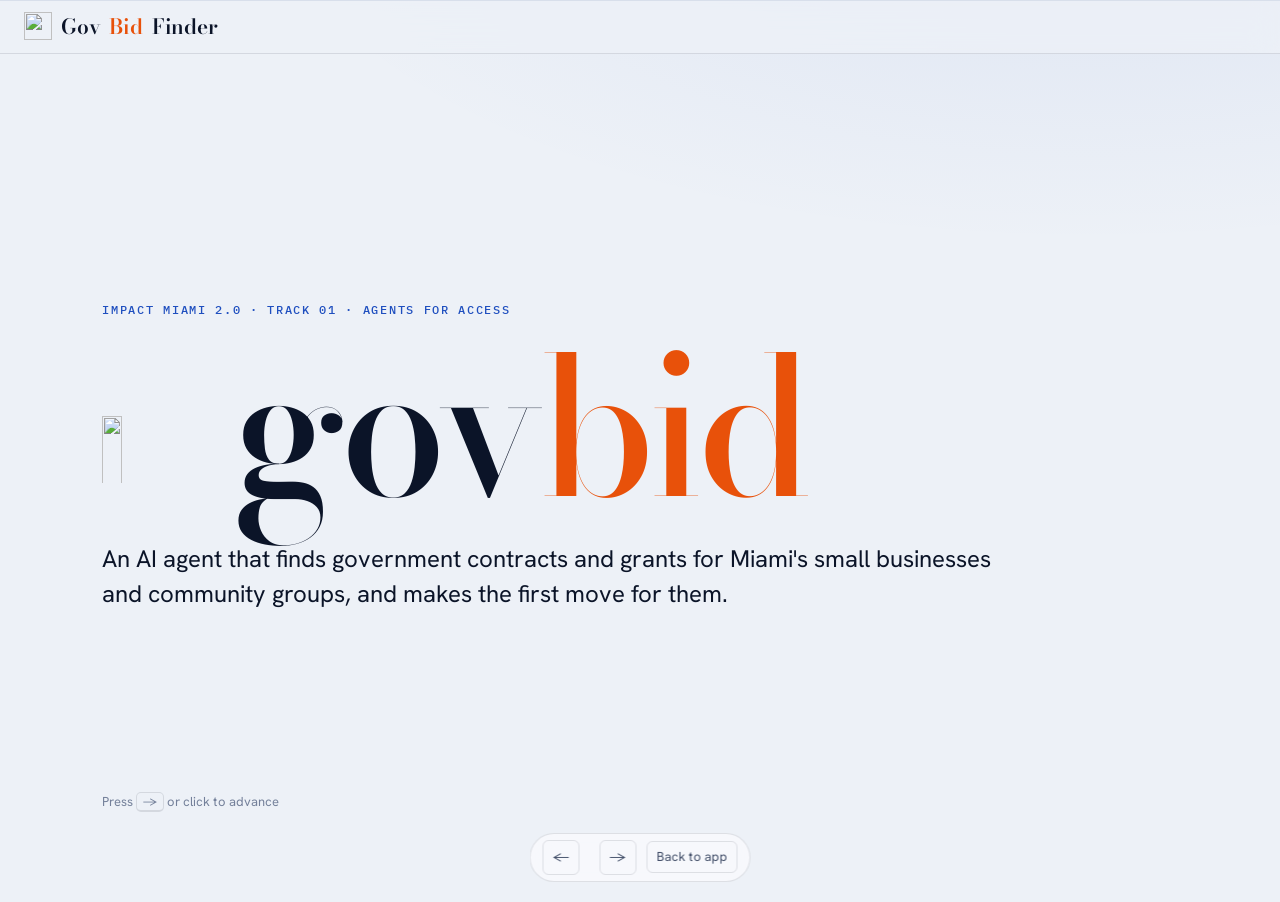
==== commit 7e739e67: "merge(brand): Show the heat-tile mark in the header and title slide Problem: The event-day demo head" ====
--- a/pitch.html
+++ b/pitch.html
@@ -8,16 +8,19 @@
 <link rel="preconnect" href="https://fonts.googleapis.com">
 <link rel="preconnect" href="https://fonts.gstatic.com" crossorigin>
 <link rel="stylesheet" href="https://fonts.googleapis.com/css2?family=Bodoni+Moda:opsz,wght@6..96,400..700&family=Hanken+Grotesk:wght@400..700&family=IBM+Plex+Mono:wght@400;500&display=swap">
-<link rel="stylesheet" href="./styles.css?v=1792944000">
-<link rel="stylesheet" href="./pitch.css?v=5">
-<link rel="icon" href="data:image/svg+xml,<svg xmlns='http://www.w3.org/2000/svg' viewBox='0 0 32 32'><circle cx='16' cy='16' r='11' fill='%236fa8ff'/></svg>">
+<link rel="stylesheet" href="./styles.css?v=1792947000">
+<link rel="stylesheet" href="./pitch.css?v=6">
+<link rel="icon" href="brand/govbid-favicon.svg" type="image/svg+xml">
 </head>
 <body class="deck">
 <div class="progress"><span id="progress"></span></div>
+<header class="top">
+  <div class="brand"><img class="brand-mark" src="brand/govbid-mark.svg" alt="" width="28" height="28">Gov <span class="brand-bid">Bid</span> Finder</div>
+</header>
 
 <section class="slide active" data-title="Title">
   <p class="kicker">Impact Miami 2.0 · Track 01 · Agents for Access</p>
-  <h1 class="huge">govbid</h1>
+  <h1 class="huge title-lockup"><img class="brand-mark title-mark" src="brand/govbid-mark.svg" alt="" width="96" height="96"><span>gov<span class="brand-bid">bid</span></span></h1>
   <p class="big">An AI agent that finds government contracts and grants for Miami's small businesses and community groups, and makes the first move for them.</p>
   <p class="foot">Press <kbd>→</kbd> or click to advance</p>
 </section>
@@ -122,6 +125,6 @@
   <a class="icon-btn" href="./">Back to app</a>
 </nav>
 <div class="tooltip" id="tip"></div>
-<script type="module" src="./pitch.js?v=8"></script>
+<script type="module" src="./pitch.js?v=7"></script>
 </body>
 </html>
--- a/styles.css
+++ b/styles.css
@@ -203,7 +203,13 @@
 
 /* Portal ("For you") */
 .portal-head{display:flex;justify-content:space-between;align-items:flex-end;gap:16px;flex-wrap:wrap;padding:30px 4px 22px}
-.portal-head h1{font-family:var(--font-display);font-weight:500;font-size:clamp(30px,4.2vw,52px);letter-spacing:-0.02em;margin:14px 0 0;line-height:1.05}
+.portal-head h1{font-family:var(--font-display);font-weight:500;font-size:clamp(38px,5.6vw,76px);letter-spacing:-0.025em;margin:18px 0 14px;line-height:.98;max-width:18ch}
+.portal-head h1 .accent{color:var(--series-1)}
+.portal-head .lede{font-size:clamp(16px,1.5vw,19px);color:var(--text-secondary);max-width:60ch;margin:0}
+.map-filters{margin:4px 0 10px}
+.sr-only{position:absolute;width:1px;height:1px;overflow:hidden;clip:rect(0 0 0 0);white-space:nowrap}
+.how-ranked{max-width:820px;margin-top:6px}.how-ranked summary{cursor:pointer}.how-ranked ul{margin:10px 0 0;padding-left:18px;display:flex;flex-direction:column;gap:6px}
+.help-card strong{font-family:var(--font-display);font-weight:500;font-size:19px}
 .portal-head-acts{display:flex;gap:8px;flex-wrap:wrap}
 .portal-grid{display:grid;grid-template-columns:minmax(0,7fr) minmax(0,5fr);gap:16px;margin-bottom:8px;align-items:start}
 .help-list{display:flex;flex-direction:column;gap:0}
@@ -213,7 +219,7 @@
 .help-card span{color:var(--text-secondary);font-size:13px;line-height:1.5}
 .help-card em{font-style:normal;color:var(--series-1);font-size:12.5px;font-weight:600}
 .section-head{display:flex;justify-content:space-between;align-items:baseline;gap:10px;margin:34px 0 12px;flex-wrap:wrap}
-.section-head h2{font-family:var(--font-display);font-weight:500;font-size:28px;margin:0;letter-spacing:-0.01em}
+.section-head h2{font-family:var(--font-display);font-weight:500;font-size:clamp(28px,3vw,38px);margin:0;letter-spacing:-0.01em}
 .grant .tag.money{color:var(--text-primary)}
 .grant-acts{display:flex;gap:12px;align-items:center;flex-wrap:wrap;margin-top:10px}
 .grant-acts .btn{padding:6px 12px;font-size:12.5px}
